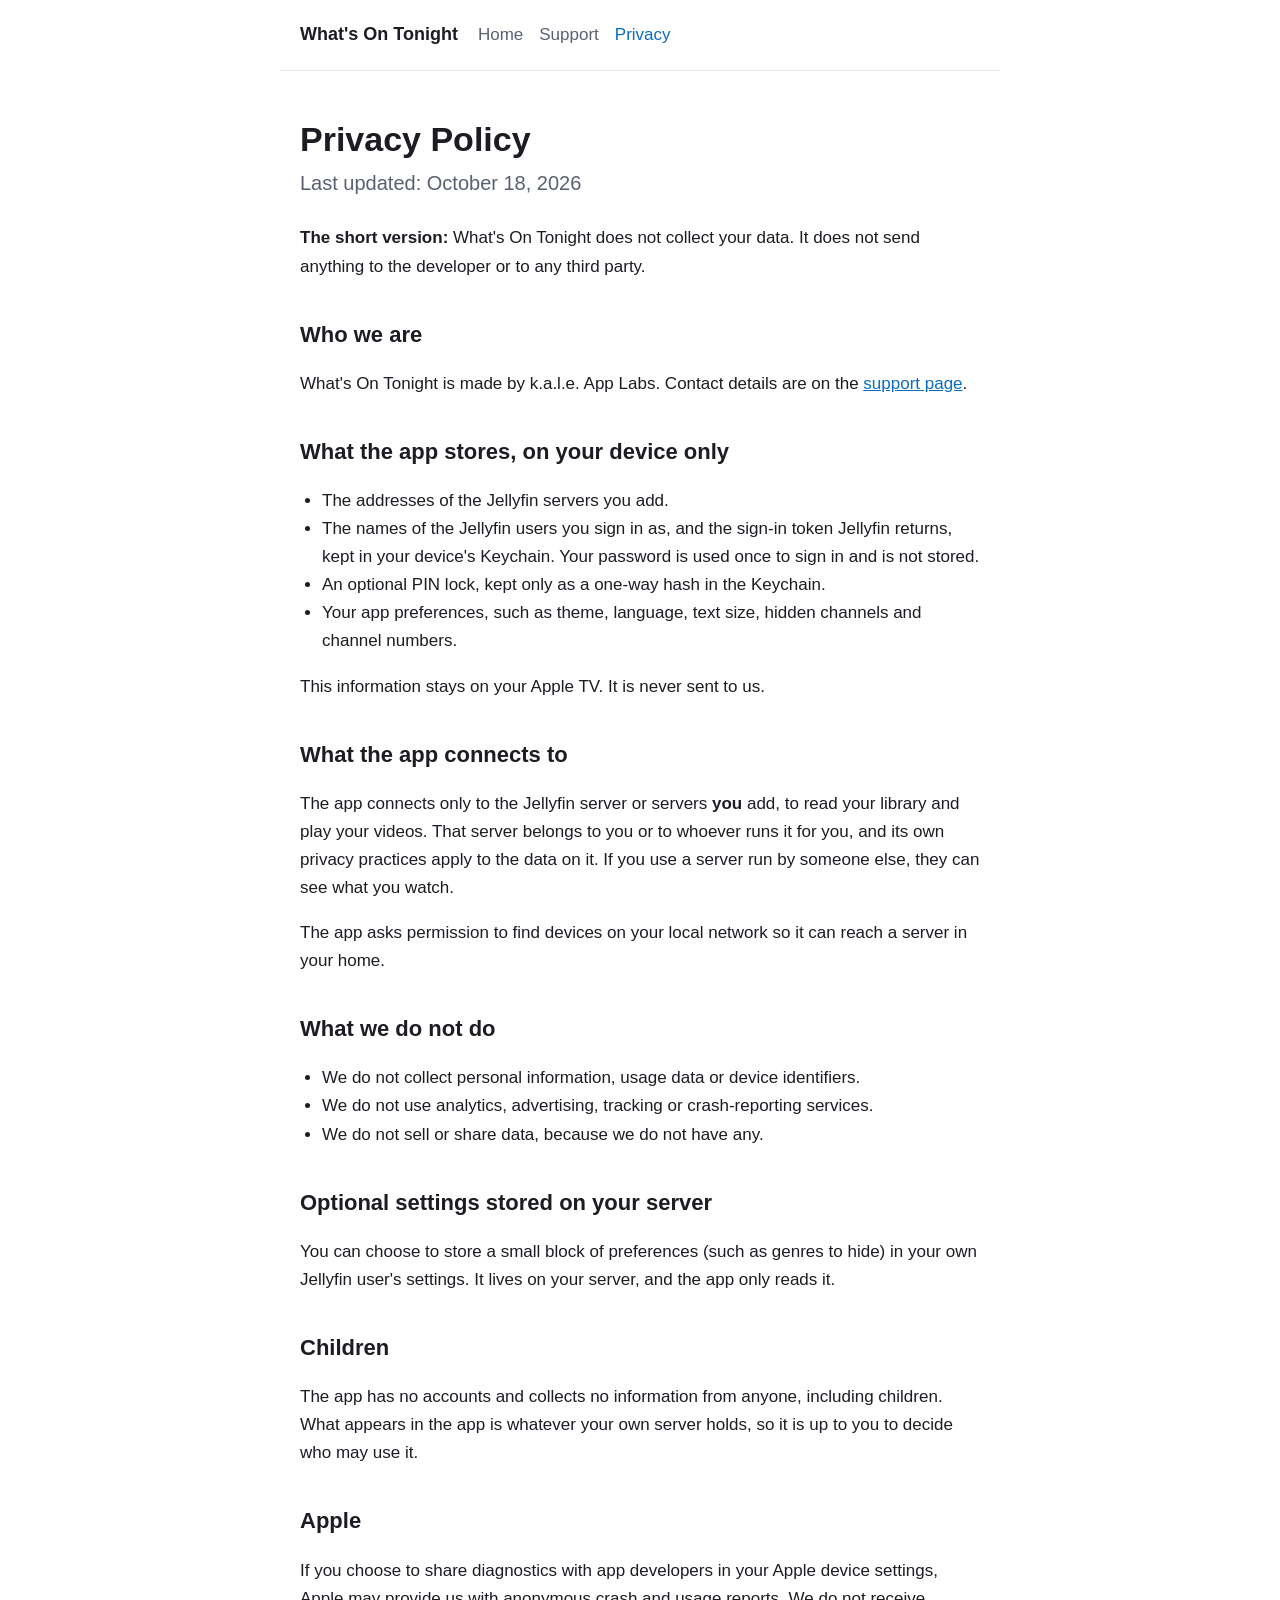
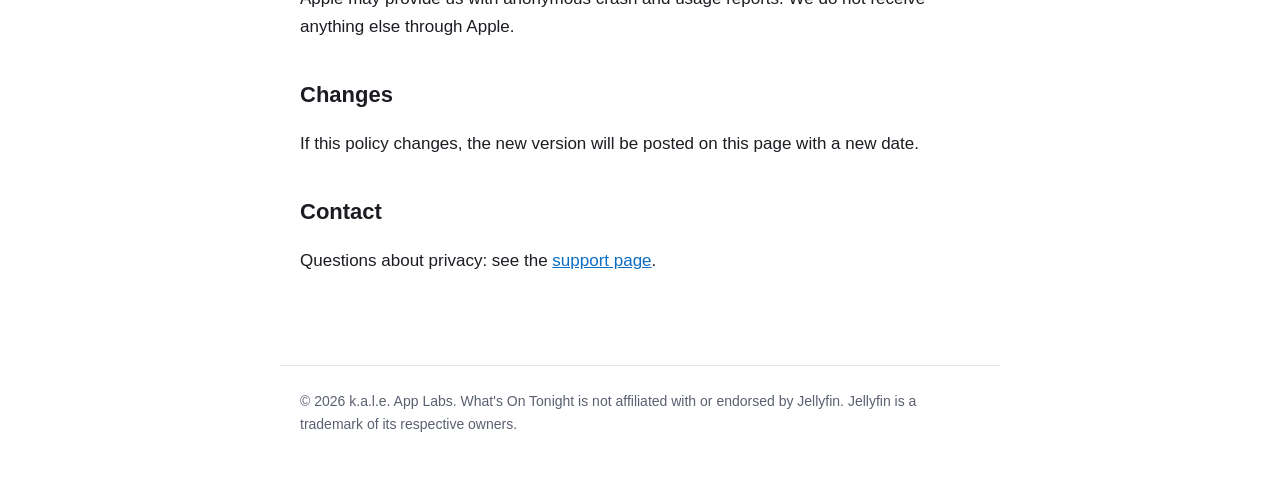
==== privacy.html @ f3444f4e "Add files via upload" ====
<!doctype html><html lang="en"><head><meta charset="utf-8"><meta name="viewport" content="width=device-width,initial-scale=1"><title>Privacy Policy – What's On Tonight</title><meta name="description" content="What's On Tonight collects no personal data."><link rel="stylesheet" href="style.css"></head><body>
<header class="site"><a class="brand" href="index.html">What's On Tonight</a><nav><a href="index.html">Home</a><a href="support.html">Support</a><a href="privacy.html" aria-current="page">Privacy</a></nav></header>
<main>
<h1>Privacy Policy</h1>
<p class="lede">Last updated: October 18, 2026</p>
<p><strong>The short version:</strong> What's On Tonight does not collect your data. It does not send anything to the developer or to any third party.</p>
<h2>Who we are</h2>
<p>What's On Tonight is made by k.a.l.e. App Labs. Contact details are on the <a href="support.html">support page</a>.</p>
<h2>What the app stores, on your device only</h2>
<ul>
<li>The addresses of the Jellyfin servers you add.</li>
<li>The names of the Jellyfin users you sign in as, and the sign-in token Jellyfin returns, kept in your device's Keychain. Your password is used once to sign in and is not stored.</li>
<li>An optional PIN lock, kept only as a one-way hash in the Keychain.</li>
<li>Your app preferences, such as theme, language, text size, hidden channels and channel numbers.</li>
</ul>
<p>This information stays on your Apple TV. It is never sent to us.</p>
<h2>What the app connects to</h2>
<p>The app connects only to the Jellyfin server or servers <strong>you</strong> add, to read your library and play your videos. That server belongs to you or to whoever runs it for you, and its own privacy practices apply to the data on it. If you use a server run by someone else, they can see what you watch.</p>
<p>The app asks permission to find devices on your local network so it can reach a server in your home.</p>
<h2>What we do not do</h2>
<ul>
<li>We do not collect personal information, usage data or device identifiers.</li>
<li>We do not use analytics, advertising, tracking or crash-reporting services.</li>
<li>We do not sell or share data, because we do not have any.</li>
</ul>
<h2>Optional settings stored on your server</h2>
<p>You can choose to store a small block of preferences (such as genres to hide) in your own Jellyfin user's settings. It lives on your server, and the app only reads it.</p>
<h2>Children</h2>
<p>The app has no accounts and collects no information from anyone, including children. What appears in the app is whatever your own server holds, so it is up to you to decide who may use it.</p>
<h2>Apple</h2>
<p>If you choose to share diagnostics with app developers in your Apple device settings, Apple may provide us with anonymous crash and usage reports. We do not receive anything else through Apple.</p>
<h2>Changes</h2>
<p>If this policy changes, the new version will be posted on this page with a new date.</p>
<h2>Contact</h2>
<p>Questions about privacy: see the <a href="support.html">support page</a>.</p>
</main>
<footer>&copy; 2026 k.a.l.e. App Labs. What's On Tonight is not affiliated with or endorsed by Jellyfin. Jellyfin is a trademark of its respective owners.</footer></body></html>
---- style.css ----
:root{--bg:#ffffff;--fg:#1b1d22;--muted:#5a6070;--line:#e3e5ea;--accent:#0a6cc2}
@media (prefers-color-scheme:dark){:root{--bg:#101215;--fg:#eceef2;--muted:#9aa1b0;--line:#272b33;--accent:#5db2ff}}
*{box-sizing:border-box}
body{margin:0;background:var(--bg);color:var(--fg);font:17px/1.65 -apple-system,BlinkMacSystemFont,"Segoe UI",Roboto,Helvetica,Arial,sans-serif}
main{max-width:720px;margin:0 auto;padding:48px 20px 72px}
header.site{max-width:720px;margin:0 auto;padding:20px;display:flex;gap:20px;align-items:baseline;flex-wrap:wrap;border-bottom:1px solid var(--line)}
header.site a.brand{font-weight:600;color:var(--fg);text-decoration:none;font-size:18px}
header.site nav a{margin-right:16px;color:var(--muted);text-decoration:none}
header.site nav a:hover,header.site nav a[aria-current]{color:var(--accent)}
h1{font-size:34px;line-height:1.2;margin:0 0 8px}h2{font-size:22px;margin:36px 0 8px}
p,li{color:var(--fg)}.lede{font-size:20px;color:var(--muted);margin:0 0 24px}
a{color:var(--accent)}ul{padding-left:22px}
.note{border:1px solid var(--line);border-radius:10px;padding:14px 16px;color:var(--muted);margin:24px 0}
footer{max-width:720px;margin:0 auto;padding:24px 20px 48px;color:var(--muted);font-size:14px;border-top:1px solid var(--line)}
code{background:var(--line);padding:1px 6px;border-radius:5px;font-size:.92em}
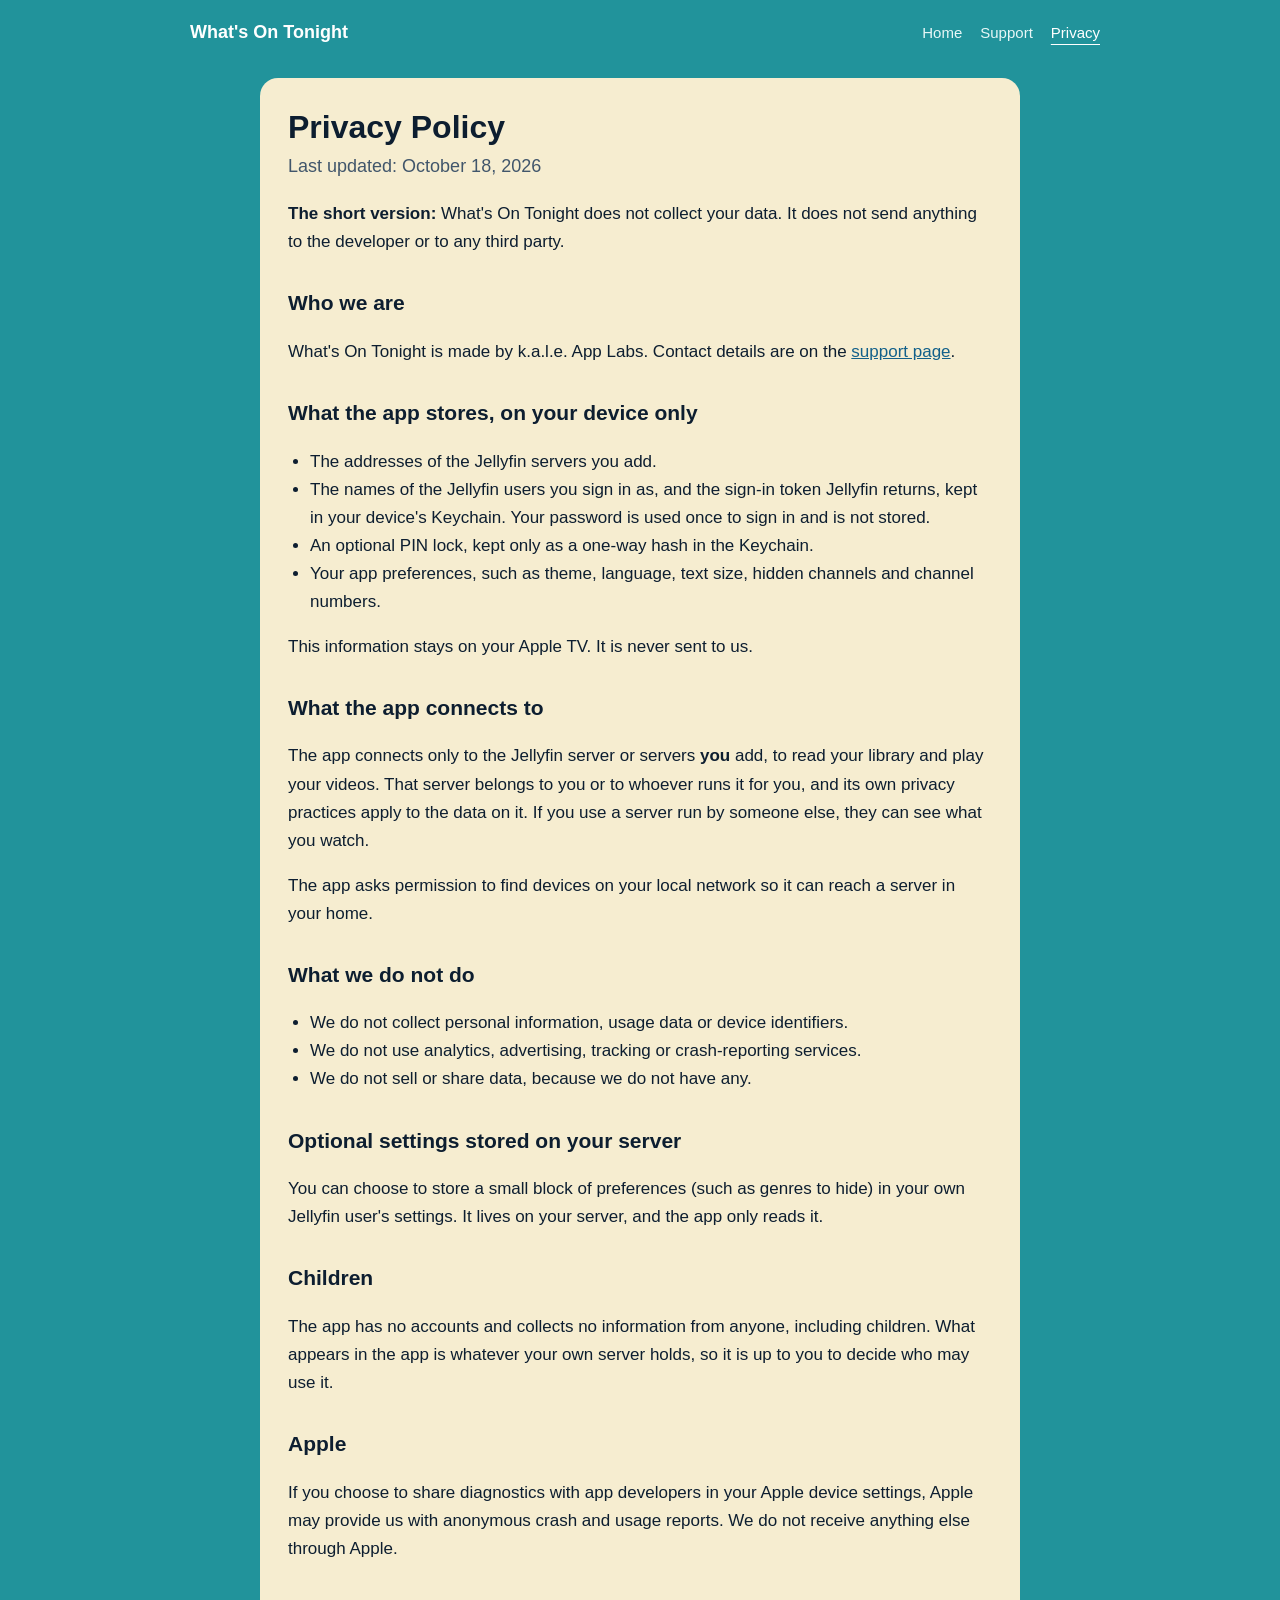
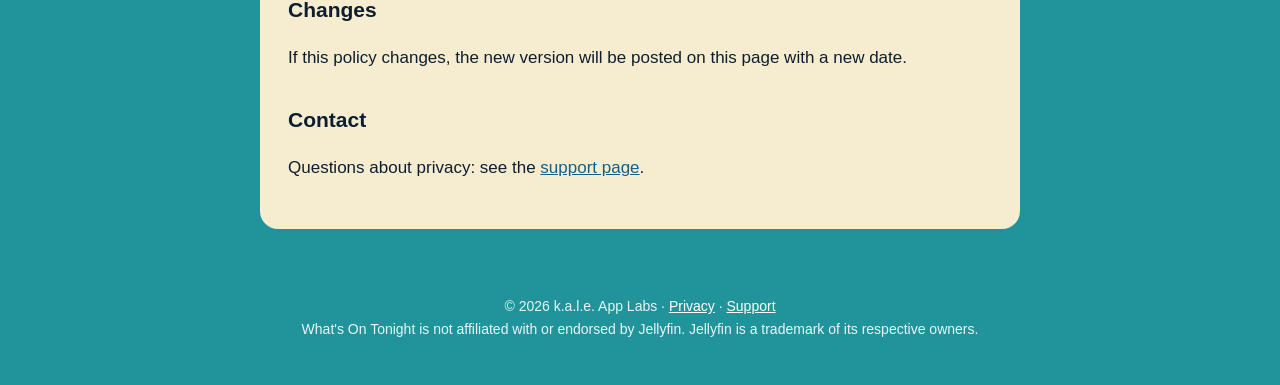
==== commit 8b4aa5e0: "v1.1 of website." ====
--- a/privacy.html
+++ b/privacy.html
@@ -1,6 +1,4 @@
-<!doctype html><html lang="en"><head><meta charset="utf-8"><meta name="viewport" content="width=device-width,initial-scale=1"><title>Privacy Policy – What's On Tonight</title><meta name="description" content="What's On Tonight collects no personal data."><link rel="stylesheet" href="style.css"></head><body>
-<header class="site"><a class="brand" href="index.html">What's On Tonight</a><nav><a href="index.html">Home</a><a href="support.html">Support</a><a href="privacy.html" aria-current="page">Privacy</a></nav></header>
-<main>
+<!doctype html><html lang="en"><head><meta charset="utf-8"><meta name="viewport" content="width=device-width,initial-scale=1"><title>Privacy Policy – What's On Tonight</title><meta name="description" content="What's On Tonight collects no personal data."><meta name="theme-color" content="#21939B"><link rel="icon" type="image/png" href="images/favicon.png"><link rel="stylesheet" href="style.css"></head><body><header class="site"><a class="brand" href="index.html"><img src="images/logo.png" alt="">What's On Tonight</a><nav><a href="index.html">Home</a><a href="support.html">Support</a><a href="privacy.html" aria-current="page">Privacy</a></nav></header><main><div class="wrap"><div class="doc">
 <h1>Privacy Policy</h1>
 <p class="lede">Last updated: October 18, 2026</p>
 <p><strong>The short version:</strong> What's On Tonight does not collect your data. It does not send anything to the developer or to any third party.</p>
@@ -33,5 +31,4 @@
 <p>If this policy changes, the new version will be posted on this page with a new date.</p>
 <h2>Contact</h2>
 <p>Questions about privacy: see the <a href="support.html">support page</a>.</p>
-</main>
-<footer>&copy; 2026 k.a.l.e. App Labs. What's On Tonight is not affiliated with or endorsed by Jellyfin. Jellyfin is a trademark of its respective owners.</footer></body></html>
+</div></div></main><footer>&copy; 2026 k.a.l.e. App Labs &middot; <a href="privacy.html">Privacy</a> &middot; <a href="support.html">Support</a><br>What's On Tonight is not affiliated with or endorsed by Jellyfin. Jellyfin is a trademark of its respective owners.</footer></body></html>
--- a/style.css
+++ b/style.css
@@ -1,15 +1,43 @@
-:root{--bg:#ffffff;--fg:#1b1d22;--muted:#5a6070;--line:#e3e5ea;--accent:#0a6cc2}
-@media (prefers-color-scheme:dark){:root{--bg:#101215;--fg:#eceef2;--muted:#9aa1b0;--line:#272b33;--accent:#5db2ff}}
+:root{--teal:#21939B;--navy:#0D1E30;--cream:#F6EDD0;--blue:#1980B1;--yellow:#F0BA24;--orange:#E87D26;--red:#E0452B}
 *{box-sizing:border-box}
-body{margin:0;background:var(--bg);color:var(--fg);font:17px/1.65 -apple-system,BlinkMacSystemFont,"Segoe UI",Roboto,Helvetica,Arial,sans-serif}
-main{max-width:720px;margin:0 auto;padding:48px 20px 72px}
-header.site{max-width:720px;margin:0 auto;padding:20px;display:flex;gap:20px;align-items:baseline;flex-wrap:wrap;border-bottom:1px solid var(--line)}
-header.site a.brand{font-weight:600;color:var(--fg);text-decoration:none;font-size:18px}
-header.site nav a{margin-right:16px;color:var(--muted);text-decoration:none}
-header.site nav a:hover,header.site nav a[aria-current]{color:var(--accent)}
-h1{font-size:34px;line-height:1.2;margin:0 0 8px}h2{font-size:22px;margin:36px 0 8px}
-p,li{color:var(--fg)}.lede{font-size:20px;color:var(--muted);margin:0 0 24px}
-a{color:var(--accent)}ul{padding-left:22px}
-.note{border:1px solid var(--line);border-radius:10px;padding:14px 16px;color:var(--muted);margin:24px 0}
-footer{max-width:720px;margin:0 auto;padding:24px 20px 48px;color:var(--muted);font-size:14px;border-top:1px solid var(--line)}
-code{background:var(--line);padding:1px 6px;border-radius:5px;font-size:.92em}
+html{scroll-behavior:smooth}
+body{margin:0;background:var(--teal);color:#fff;font:17px/1.65 -apple-system,BlinkMacSystemFont,"Segoe UI",Roboto,Helvetica,Arial,sans-serif}
+a{color:inherit}
+.wrap{max-width:960px;margin:0 auto;padding:0 20px}
+header.site{display:flex;align-items:center;gap:16px;flex-wrap:wrap;padding:16px 20px;max-width:960px;margin:0 auto}
+header.site a.brand{display:flex;align-items:center;gap:10px;font-weight:700;font-size:18px;text-decoration:none;color:#fff}
+header.site a.brand img{height:34px;width:auto}
+header.site nav{margin-left:auto;display:flex;gap:18px}
+header.site nav a{text-decoration:none;color:#E8F7F7;font-size:15px}
+header.site nav a:hover,header.site nav a[aria-current]{color:#fff;text-decoration:underline;text-underline-offset:6px}
+.hero{text-align:center;padding:30px 20px 44px}
+.hero img.logo{width:200px;max-width:50%;height:auto;filter:drop-shadow(0 6px 14px rgba(0,0,0,.25))}
+.hero h1{font-size:clamp(34px,6vw,54px);line-height:1.1;margin:18px 0 10px;text-shadow:0 2px 10px rgba(0,0,0,.18)}
+.hero p{font-size:clamp(18px,2.4vw,22px);color:#E8F7F7;max-width:620px;margin:0 auto 22px}
+.btn{display:inline-block;background:var(--navy);color:var(--cream);padding:12px 24px;border-radius:12px;font-weight:700;text-decoration:none}
+.btn.soon{opacity:.92;cursor:default}
+.stripe{display:flex;height:8px}.stripe i{flex:1;display:block}
+.stripe i:nth-child(1){background:var(--blue)}.stripe i:nth-child(2){background:var(--yellow)}.stripe i:nth-child(3){background:var(--orange)}.stripe i:nth-child(4){background:var(--red)}
+section.block{padding:52px 0}
+section.block h2{font-size:clamp(26px,4vw,36px);line-height:1.2;margin:0 0 8px;text-align:center}
+section.block .lede{text-align:center;color:#E8F7F7;max-width:640px;margin:0 auto 26px}
+.tv{background:var(--navy);padding:10px;border-radius:18px;box-shadow:0 18px 40px rgba(0,0,0,.28);max-width:880px;margin:0 auto}
+.tv img{display:block;width:100%;height:auto;border-radius:10px}
+.looks{display:grid;grid-template-columns:repeat(auto-fit,minmax(300px,1fr));gap:16px;margin-top:8px}
+.looks figure{margin:0;text-align:center}
+.looks .tv{padding:6px;border-radius:12px}
+.looks figcaption{margin-top:8px;color:#E8F7F7;font-size:15px}
+.cards{display:grid;grid-template-columns:repeat(auto-fit,minmax(250px,1fr));gap:16px}
+.card{background:var(--cream);color:var(--navy);border-radius:16px;padding:20px 22px}
+.card h3{margin:0 0 6px;font-size:19px}.card p{margin:0}
+.doc{background:var(--cream);color:var(--navy);border-radius:18px;padding:30px 28px;margin:12px auto 40px;max-width:760px}
+.doc h1{font-size:32px;line-height:1.2;margin:0 0 6px}.doc h2{font-size:21px;margin:30px 0 6px}.doc h3{font-size:17px;margin:20px 0 4px}
+.doc .lede{color:#41566b;font-size:18px;margin:0 0 18px}
+.doc a{color:#12608a}.doc p,.doc li{color:var(--navy)}.doc ul,.doc ol{padding-left:22px}
+.doc code{background:#e5dab5;padding:1px 6px;border-radius:5px;font-size:.92em}
+.note{background:#fff8e1;border:1px solid #e0cf93;border-radius:12px;padding:14px 16px;margin:22px 0}
+.cta{background:var(--navy);color:var(--cream);text-align:center;padding:44px 20px}
+.cta h2{margin:0 0 8px}.cta p{color:#c9d6e3;margin:0 0 18px}
+footer{max-width:960px;margin:0 auto;padding:26px 20px 44px;color:#E8F7F7;font-size:14px;text-align:center}
+footer a{color:#fff}
+@media (max-width:600px){header.site nav{margin-left:0;width:100%}.doc{padding:22px 18px;border-radius:14px}}
